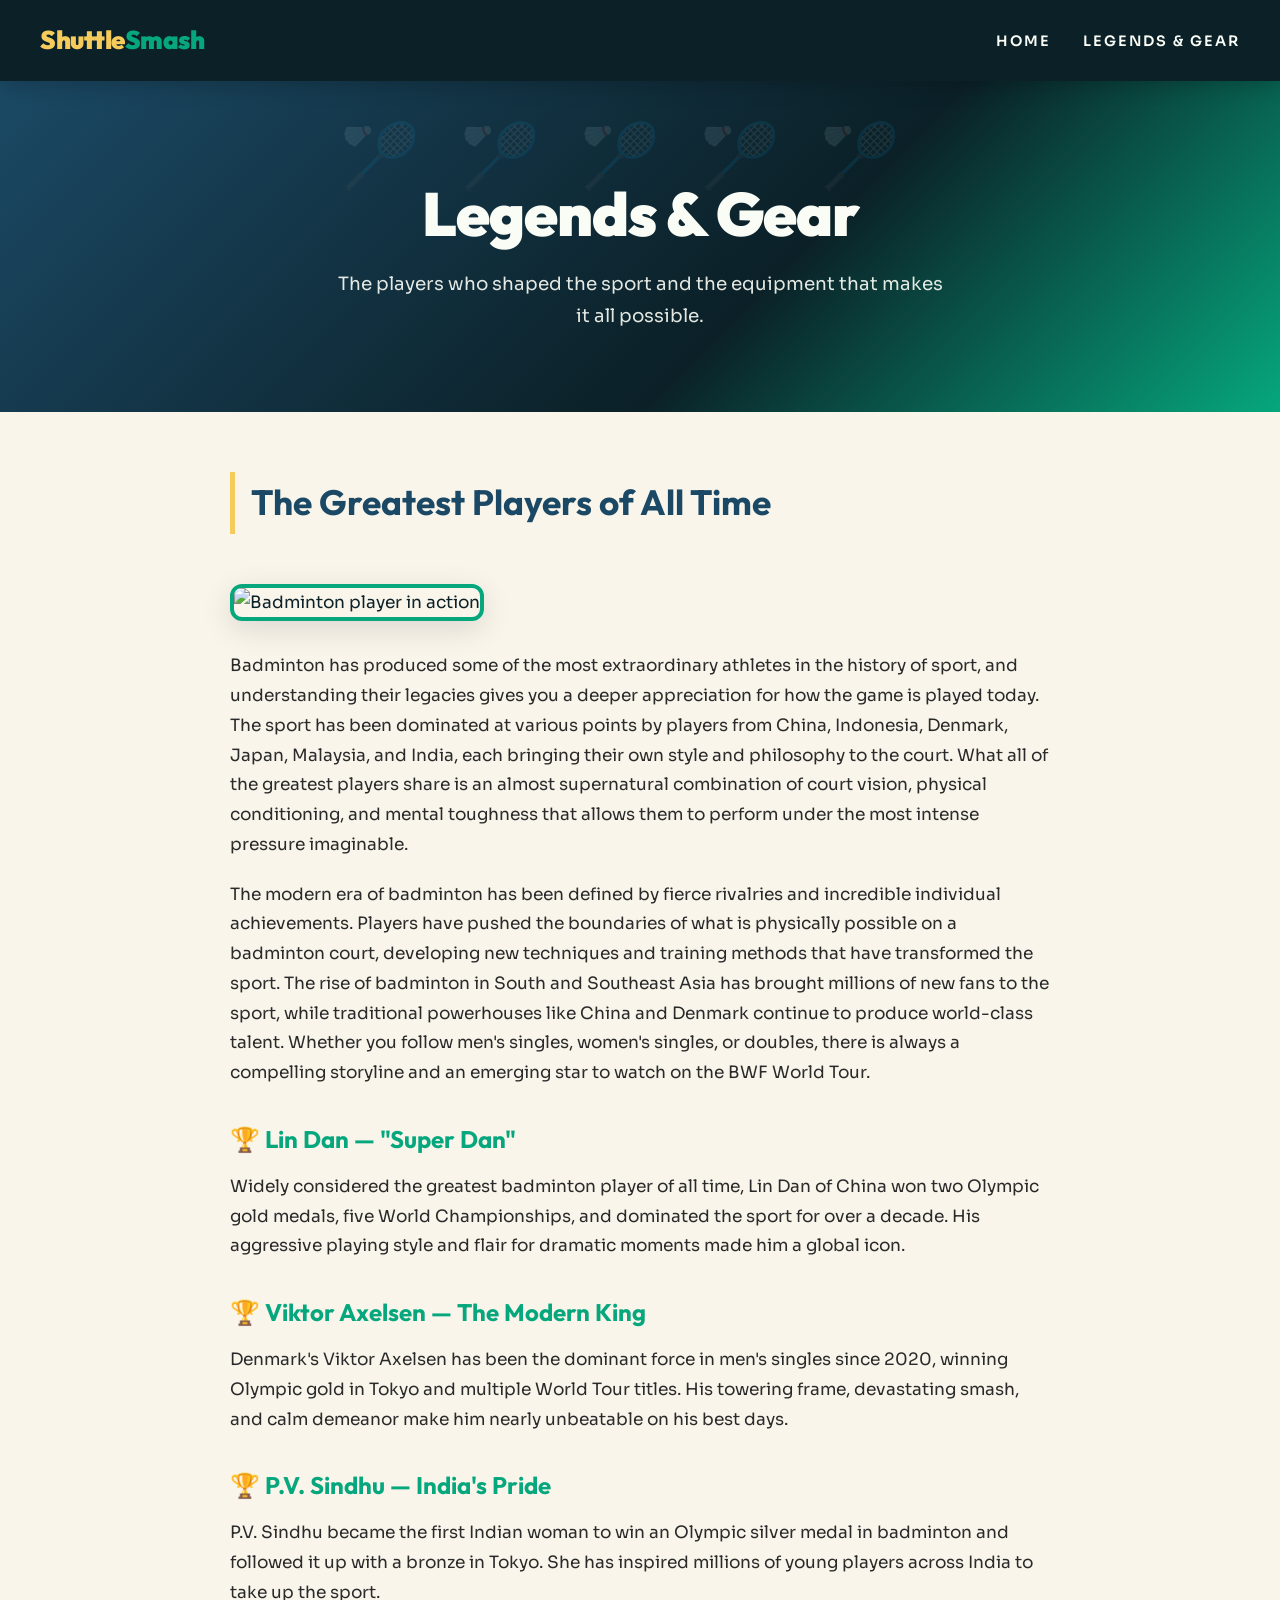
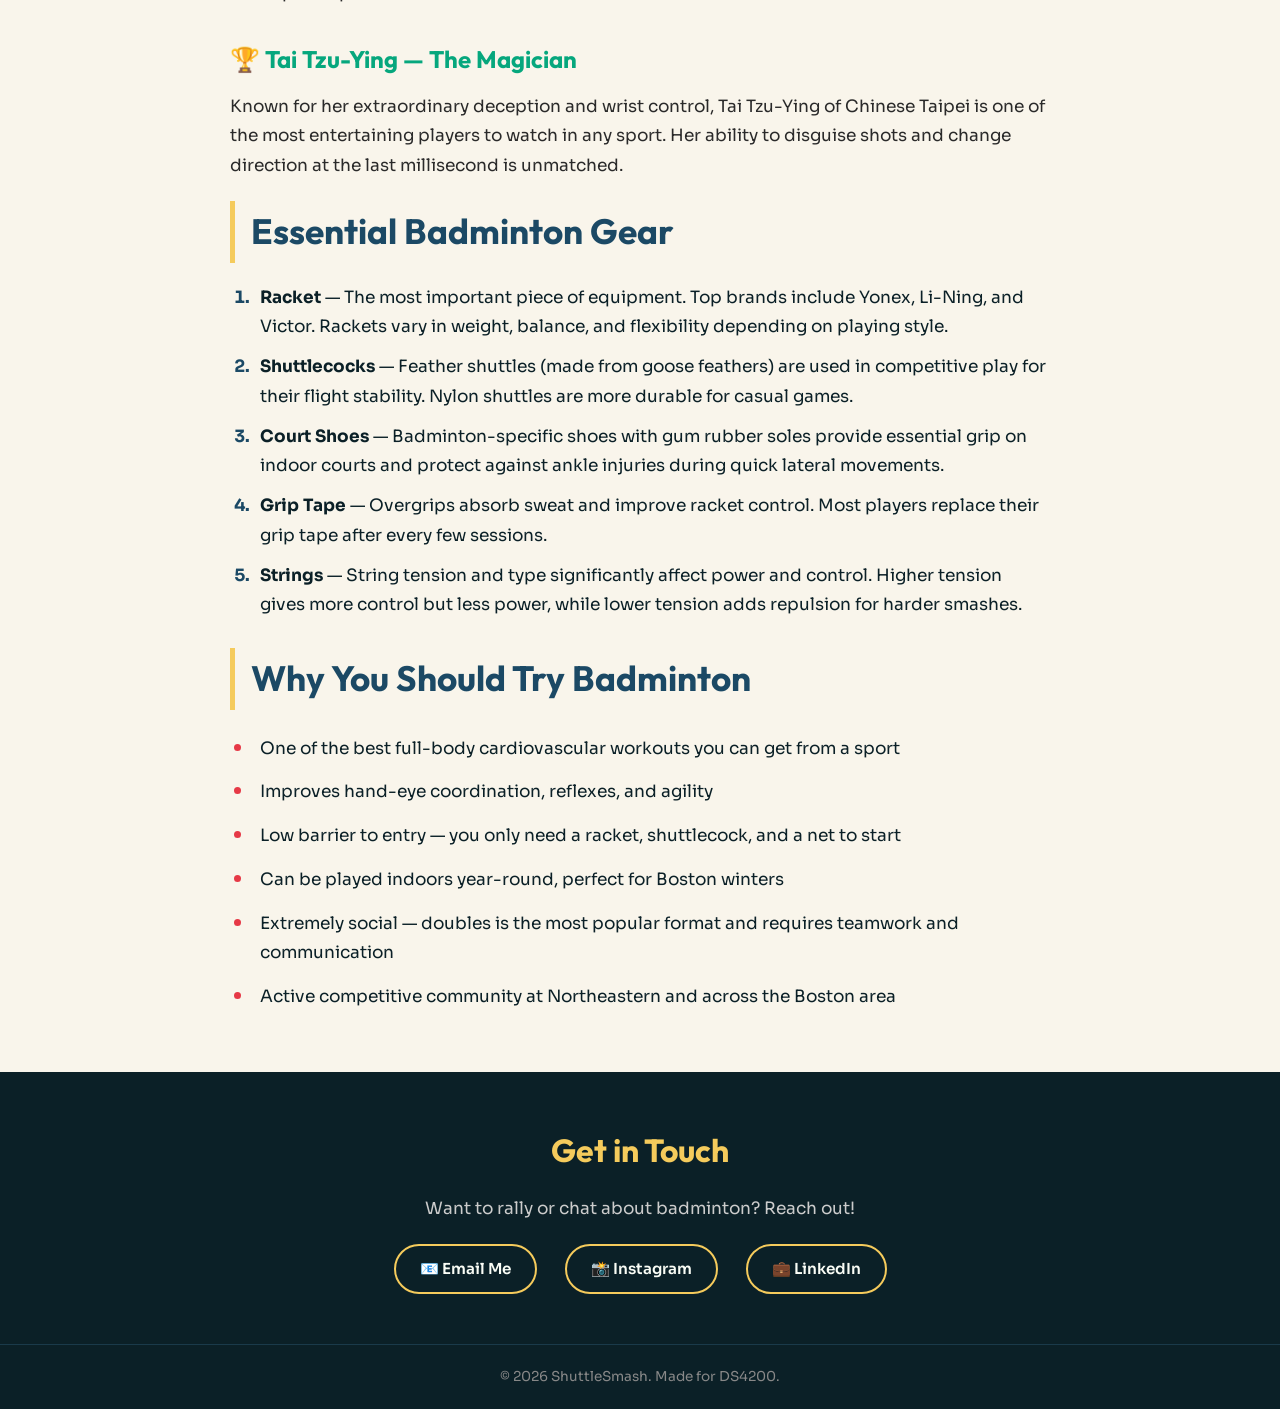
==== legends.html @ 24329324 "Add files via upload add website files" ====
<!DOCTYPE html>
<html lang="en">
<head>
  <meta charset="UTF-8">
  <meta name="viewport" content="width=device-width, initial-scale=1.0">
  <title>ShuttleSmash — Legends &amp; Gear</title>
  <link rel="stylesheet" href="style.css">
</head>
<body>

  <!-- NAVIGATION -->
  <nav>
    <a href="index.html" class="logo">Shuttle<span>Smash</span></a>
    <ul>
      <li><a href="index.html">Home</a></li>
      <li><a href="legends.html">Legends &amp; Gear</a></li>
    </ul>
  </nav>

  <!-- HERO SECTION -->
  <div class="hero">
    <h1>Legends &amp; Gear</h1>
    <p>The players who shaped the sport and the equipment that makes it all possible.</p>
  </div>

  <!-- MAIN CONTENT -->
  <div class="content">

    <h2>The Greatest Players of All Time</h2>

    <img
      src="https://images.unsplash.com/photo-1521537634581-0dced2fee2ef?w=900&q=80"
      alt="Badminton player in action"
      class="feature-img"
    >

    <p>
      Badminton has produced some of the most extraordinary athletes in the history of sport, and understanding their legacies gives you a deeper appreciation for how the game is played today. The sport has been dominated at various points by players from China, Indonesia, Denmark, Japan, Malaysia, and India, each bringing their own style and philosophy to the court. What all of the greatest players share is an almost supernatural combination of court vision, physical conditioning, and mental toughness that allows them to perform under the most intense pressure imaginable.
    </p>

    <p>
      The modern era of badminton has been defined by fierce rivalries and incredible individual achievements. Players have pushed the boundaries of what is physically possible on a badminton court, developing new techniques and training methods that have transformed the sport. The rise of badminton in South and Southeast Asia has brought millions of new fans to the sport, while traditional powerhouses like China and Denmark continue to produce world-class talent. Whether you follow men's singles, women's singles, or doubles, there is always a compelling storyline and an emerging star to watch on the BWF World Tour.
    </p>

    <!-- PLAYER HIGHLIGHTS -->
    <h3>🏆 Lin Dan — "Super Dan"</h3>
    <p>
      Widely considered the greatest badminton player of all time, Lin Dan of China won two Olympic gold medals, five World Championships, and dominated the sport for over a decade. His aggressive playing style and flair for dramatic moments made him a global icon.
    </p>

    <h3>🏆 Viktor Axelsen — The Modern King</h3>
    <p>
      Denmark's Viktor Axelsen has been the dominant force in men's singles since 2020, winning Olympic gold in Tokyo and multiple World Tour titles. His towering frame, devastating smash, and calm demeanor make him nearly unbeatable on his best days.
    </p>

    <h3>🏆 P.V. Sindhu — India's Pride</h3>
    <p>
      P.V. Sindhu became the first Indian woman to win an Olympic silver medal in badminton and followed it up with a bronze in Tokyo. She has inspired millions of young players across India to take up the sport.
    </p>

    <h3>🏆 Tai Tzu-Ying — The Magician</h3>
    <p>
      Known for her extraordinary deception and wrist control, Tai Tzu-Ying of Chinese Taipei is one of the most entertaining players to watch in any sport. Her ability to disguise shots and change direction at the last millisecond is unmatched.
    </p>

    <!-- GEAR SECTION -->
    <h2>Essential Badminton Gear</h2>

    <ol>
      <li><strong>Racket</strong> — The most important piece of equipment. Top brands include Yonex, Li-Ning, and Victor. Rackets vary in weight, balance, and flexibility depending on playing style.</li>
      <li><strong>Shuttlecocks</strong> — Feather shuttles (made from goose feathers) are used in competitive play for their flight stability. Nylon shuttles are more durable for casual games.</li>
      <li><strong>Court Shoes</strong> — Badminton-specific shoes with gum rubber soles provide essential grip on indoor courts and protect against ankle injuries during quick lateral movements.</li>
      <li><strong>Grip Tape</strong> — Overgrips absorb sweat and improve racket control. Most players replace their grip tape after every few sessions.</li>
      <li><strong>Strings</strong> — String tension and type significantly affect power and control. Higher tension gives more control but less power, while lower tension adds repulsion for harder smashes.</li>
    </ol>

    <!-- UNORDERED LIST -->
    <h2>Why You Should Try Badminton</h2>

    <ul>
      <li>One of the best full-body cardiovascular workouts you can get from a sport</li>
      <li>Improves hand-eye coordination, reflexes, and agility</li>
      <li>Low barrier to entry — you only need a racket, shuttlecock, and a net to start</li>
      <li>Can be played indoors year-round, perfect for Boston winters</li>
      <li>Extremely social — doubles is the most popular format and requires teamwork and communication</li>
      <li>Active competitive community at Northeastern and across the Boston area</li>
    </ul>

  </div>

  <!-- CONTACT SECTION -->
  <div class="contact">
    <h2>Get in Touch</h2>
    <p>Want to rally or chat about badminton? Reach out!</p>
    <div class="contact-links">
      <a href="mailto:youremail@northeastern.edu">📧 Email Me</a>
      <a href="https://www.instagram.com/" target="_blank">📸 Instagram</a>
      <a href="https://www.linkedin.com/" target="_blank">💼 LinkedIn</a>
    </div>
  </div>

  <!-- FOOTER -->
  <footer>
    <p>&copy; 2026 ShuttleSmash. Made for DS4200.</p>
  </footer>

</body>
</html>
---- style.css ----
/* ===== CUSTOM FONTS (Google Fonts) ===== */
@import url('https://fonts.googleapis.com/css2?family=Outfit:wght@400;500;700;900&family=Sora:wght@400;600;700&display=swap');

/* ===== COLOR SCHEME ===== */
:root {
  --shuttle-green: #06A77D;
  --court-blue: #1B4965;
  --rally-yellow: #F5CB5C;
  --net-white: #FAFDF6;
  --smash-red: #E63946;
  --deep-navy: #0B2027;
  --feather-cream: #F9F5EB;
  --accent-orange: #F77F00;
}

/* ===== RESET & BASE ===== */
* {
  margin: 0;
  padding: 0;
  box-sizing: border-box;
}

body {
  font-family: 'Sora', sans-serif;
  background-color: var(--feather-cream);
  color: var(--deep-navy);
  line-height: 1.75;
  font-size: 17px;
}

/* ===== NAVIGATION ===== */
nav {
  background-color: var(--deep-navy);
  padding: 18px 40px;
  display: flex;
  justify-content: space-between;
  align-items: center;
  position: sticky;
  top: 0;
  z-index: 100;
  box-shadow: 0 4px 20px rgba(0, 0, 0, 0.2);
}

nav .logo {
  font-family: 'Outfit', sans-serif;
  font-weight: 900;
  font-size: 1.6rem;
  color: var(--rally-yellow);
  text-decoration: none;
  letter-spacing: -0.5px;
}

nav .logo span {
  color: var(--shuttle-green);
}

nav ul {
  list-style: none;
  display: flex;
  gap: 32px;
}

nav ul li a {
  color: var(--net-white);
  text-decoration: none;
  font-weight: 600;
  font-size: 0.9rem;
  text-transform: uppercase;
  letter-spacing: 2px;
  transition: color 0.3s ease;
  position: relative;
}

nav ul li a::after {
  content: '';
  position: absolute;
  bottom: -4px;
  left: 0;
  width: 0;
  height: 3px;
  background: var(--rally-yellow);
  transition: width 0.3s ease;
  border-radius: 2px;
}

nav ul li a:hover {
  color: var(--rally-yellow);
}

nav ul li a:hover::after {
  width: 100%;
}

/* ===== HERO SECTION ===== */
.hero {
  background: linear-gradient(135deg, var(--court-blue) 0%, var(--deep-navy) 60%, var(--shuttle-green) 100%);
  color: var(--net-white);
  padding: 100px 40px 80px;
  text-align: center;
  position: relative;
  overflow: hidden;
}

.hero::before {
  content: '🏸🏸🏸🏸🏸';
  position: absolute;
  font-size: 4rem;
  top: 20px;
  left: 50%;
  transform: translateX(-50%);
  opacity: 0.1;
  letter-spacing: 40px;
  white-space: nowrap;
}

.hero h1 {
  font-family: 'Outfit', sans-serif;
  font-weight: 900;
  font-size: 3.8rem;
  margin-bottom: 20px;
  letter-spacing: -1px;
  line-height: 1.1;
}

.hero p {
  font-size: 1.15rem;
  max-width: 620px;
  margin: 0 auto;
  opacity: 0.9;
}

/* ===== MAIN CONTENT ===== */
.content {
  max-width: 900px;
  margin: 60px auto;
  padding: 0 40px;
}

.content h2 {
  font-family: 'Outfit', sans-serif;
  font-weight: 700;
  font-size: 2.2rem;
  color: var(--court-blue);
  margin-bottom: 20px;
  border-left: 5px solid var(--rally-yellow);
  padding-left: 16px;
}

.content h3 {
  font-family: 'Outfit', sans-serif;
  font-weight: 700;
  font-size: 1.5rem;
  color: var(--shuttle-green);
  margin: 30px 0 12px;
}

.content p {
  margin-bottom: 20px;
  color: #2a2a2a;
}

/* ===== IMAGE STYLING ===== */
.feature-img {
  width: 100%;
  max-height: 420px;
  object-fit: cover;
  border-radius: 12px;
  margin: 30px 0;
  box-shadow: 0 8px 30px rgba(0, 0, 0, 0.12);
  border: 4px solid var(--shuttle-green);
}

/* ===== LISTS ===== */
.content ul, .content ol {
  margin: 16px 0 28px 24px;
}

.content li {
  margin-bottom: 10px;
  padding-left: 6px;
}

.content ul li::marker {
  color: var(--smash-red);
  font-size: 1.2em;
}

.content ol li::marker {
  color: var(--court-blue);
  font-weight: 700;
}

/* ===== CARD GRID ===== */
.card-grid {
  display: grid;
  grid-template-columns: repeat(auto-fit, minmax(260px, 1fr));
  gap: 24px;
  margin: 36px 0;
}

.card {
  background: white;
  border-radius: 12px;
  overflow: hidden;
  box-shadow: 0 4px 16px rgba(0, 0, 0, 0.08);
  transition: transform 0.3s ease, box-shadow 0.3s ease;
  border-bottom: 4px solid var(--shuttle-green);
}

.card:hover {
  transform: translateY(-6px);
  box-shadow: 0 12px 32px rgba(0, 0, 0, 0.15);
}

.card img {
  width: 100%;
  height: 180px;
  object-fit: cover;
}

.card .card-body {
  padding: 20px;
}

.card .card-body h3 {
  margin: 0 0 8px;
  font-size: 1.2rem;
}

.card .card-body p {
  font-size: 0.95rem;
  color: #555;
}

/* ===== CONTACT SECTION ===== */
.contact {
  background: var(--deep-navy);
  color: var(--net-white);
  padding: 50px 40px;
  text-align: center;
  margin-top: 60px;
}

.contact h2 {
  font-family: 'Outfit', sans-serif;
  color: var(--rally-yellow);
  font-size: 2rem;
  margin-bottom: 16px;
  border: none;
  padding: 0;
}

.contact p {
  color: #ccc;
  margin-bottom: 20px;
}

.contact-links {
  display: flex;
  justify-content: center;
  gap: 28px;
  flex-wrap: wrap;
}

.contact-links a {
  color: var(--net-white);
  text-decoration: none;
  font-weight: 600;
  padding: 10px 24px;
  border: 2px solid var(--rally-yellow);
  border-radius: 30px;
  transition: all 0.3s ease;
  font-size: 0.95rem;
}

.contact-links a:hover {
  background: var(--rally-yellow);
  color: var(--deep-navy);
}

/* ===== FOOTER ===== */
footer {
  text-align: center;
  padding: 20px;
  background: var(--deep-navy);
  color: #888;
  font-size: 0.85rem;
  border-top: 1px solid #1a3a4a;
}
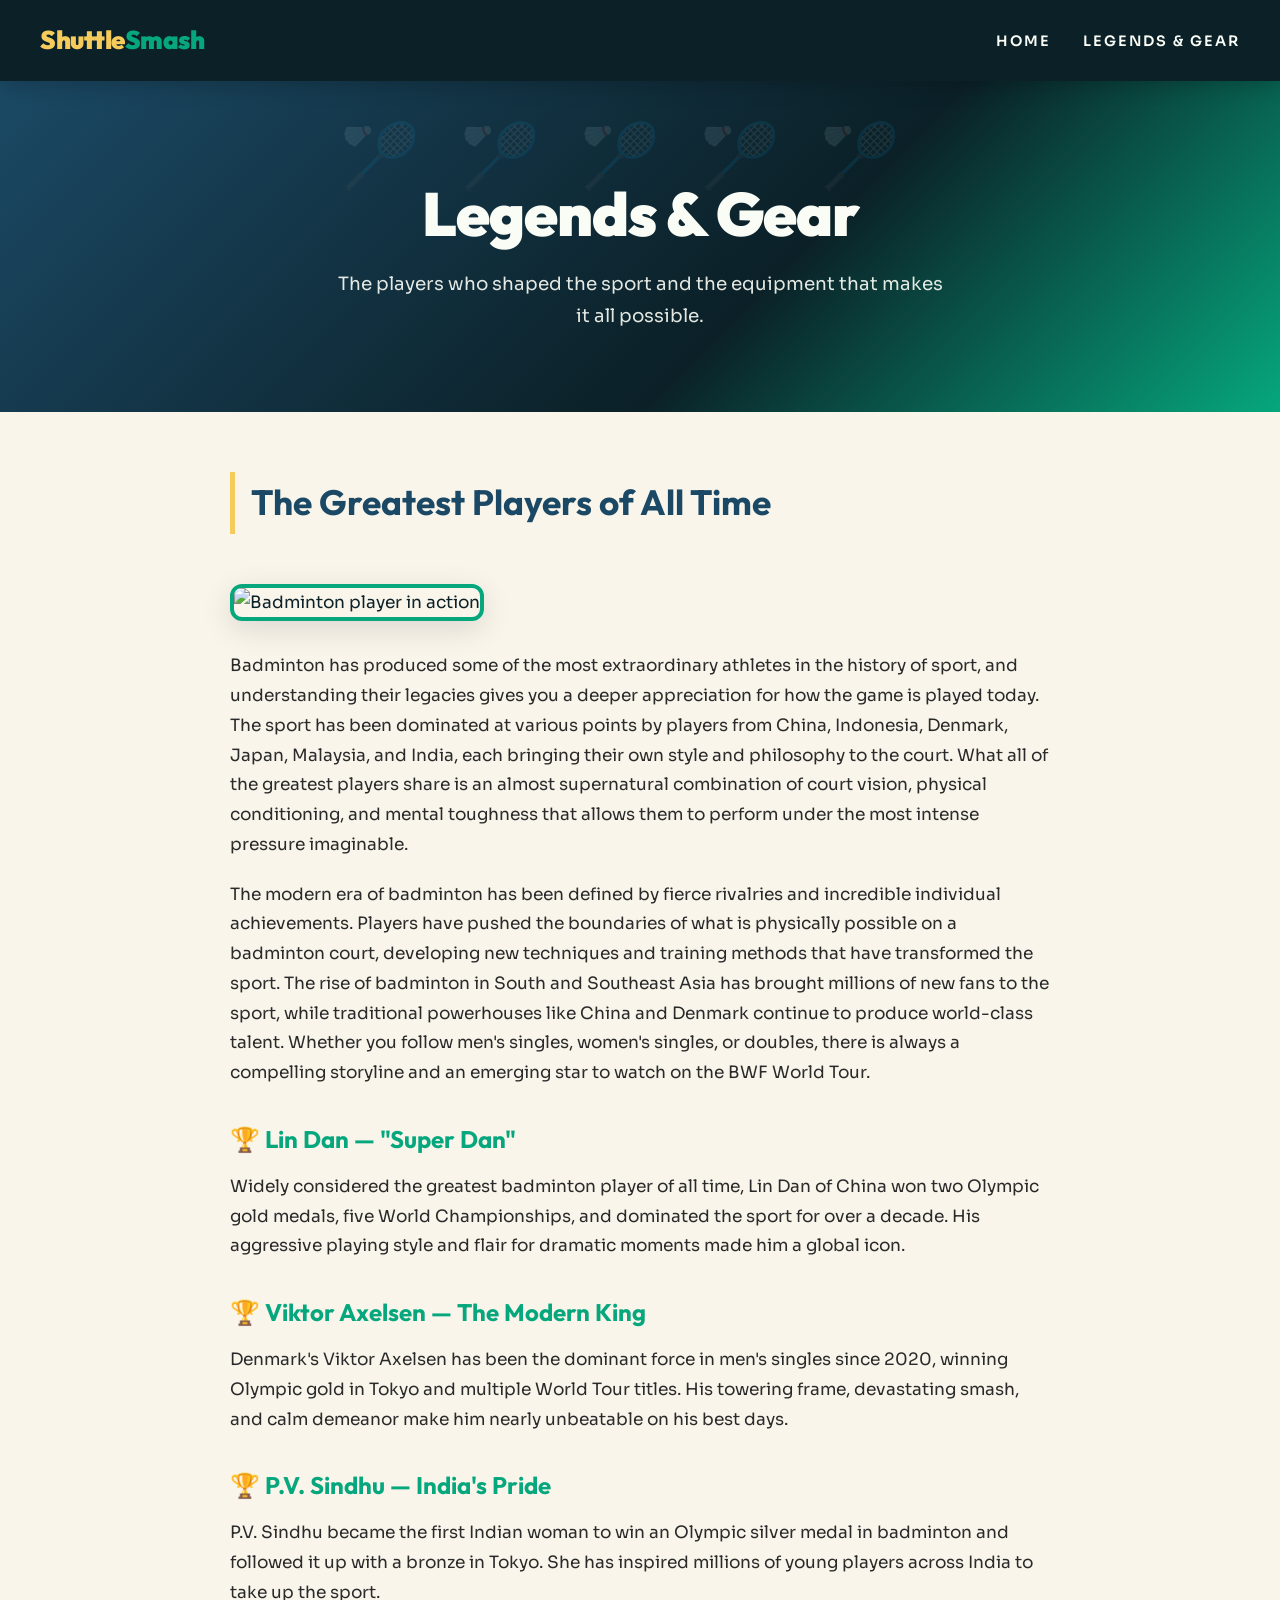
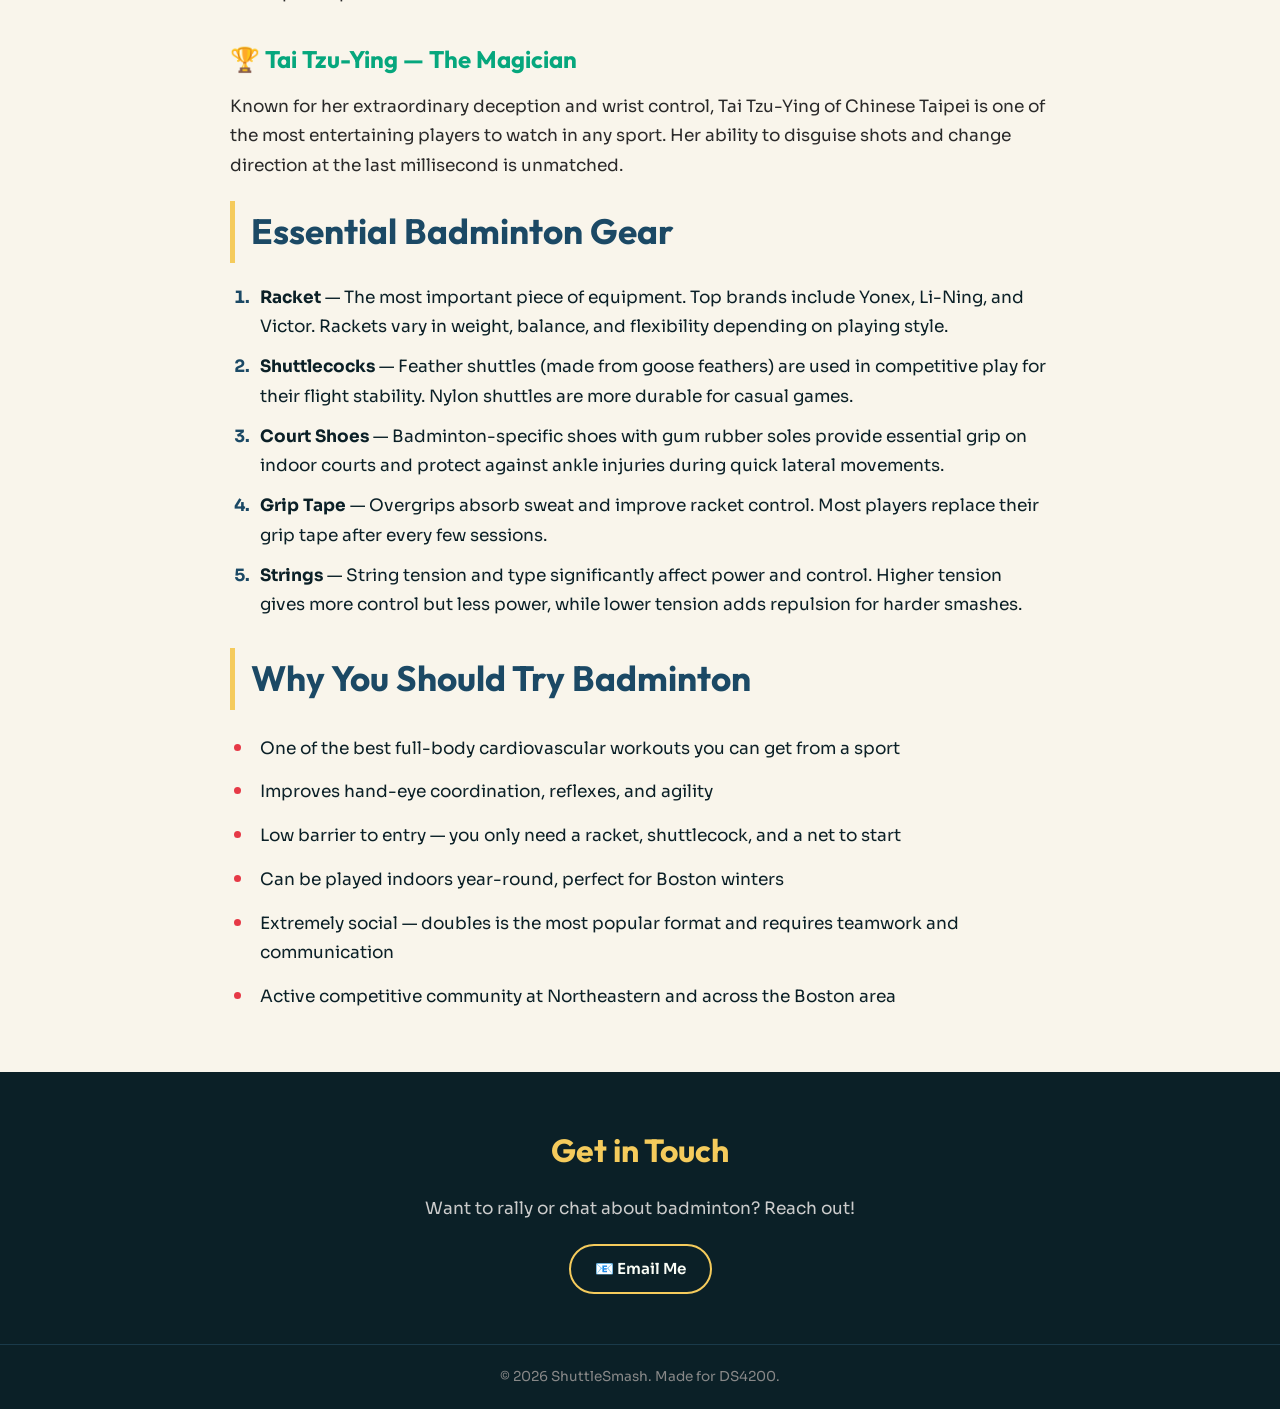
==== commit 917db1aa: "Add files via upload updated files" ====
--- a/legends.html
+++ b/legends.html
@@ -93,9 +93,7 @@
     <h2>Get in Touch</h2>
     <p>Want to rally or chat about badminton? Reach out!</p>
     <div class="contact-links">
-      <a href="mailto:youremail@northeastern.edu">📧 Email Me</a>
-      <a href="https://www.instagram.com/" target="_blank">📸 Instagram</a>
-      <a href="https://www.linkedin.com/" target="_blank">💼 LinkedIn</a>
+      <a href="mailto:modi.mah@northeastern.edu">📧 Email Me</a>
     </div>
   </div>
 
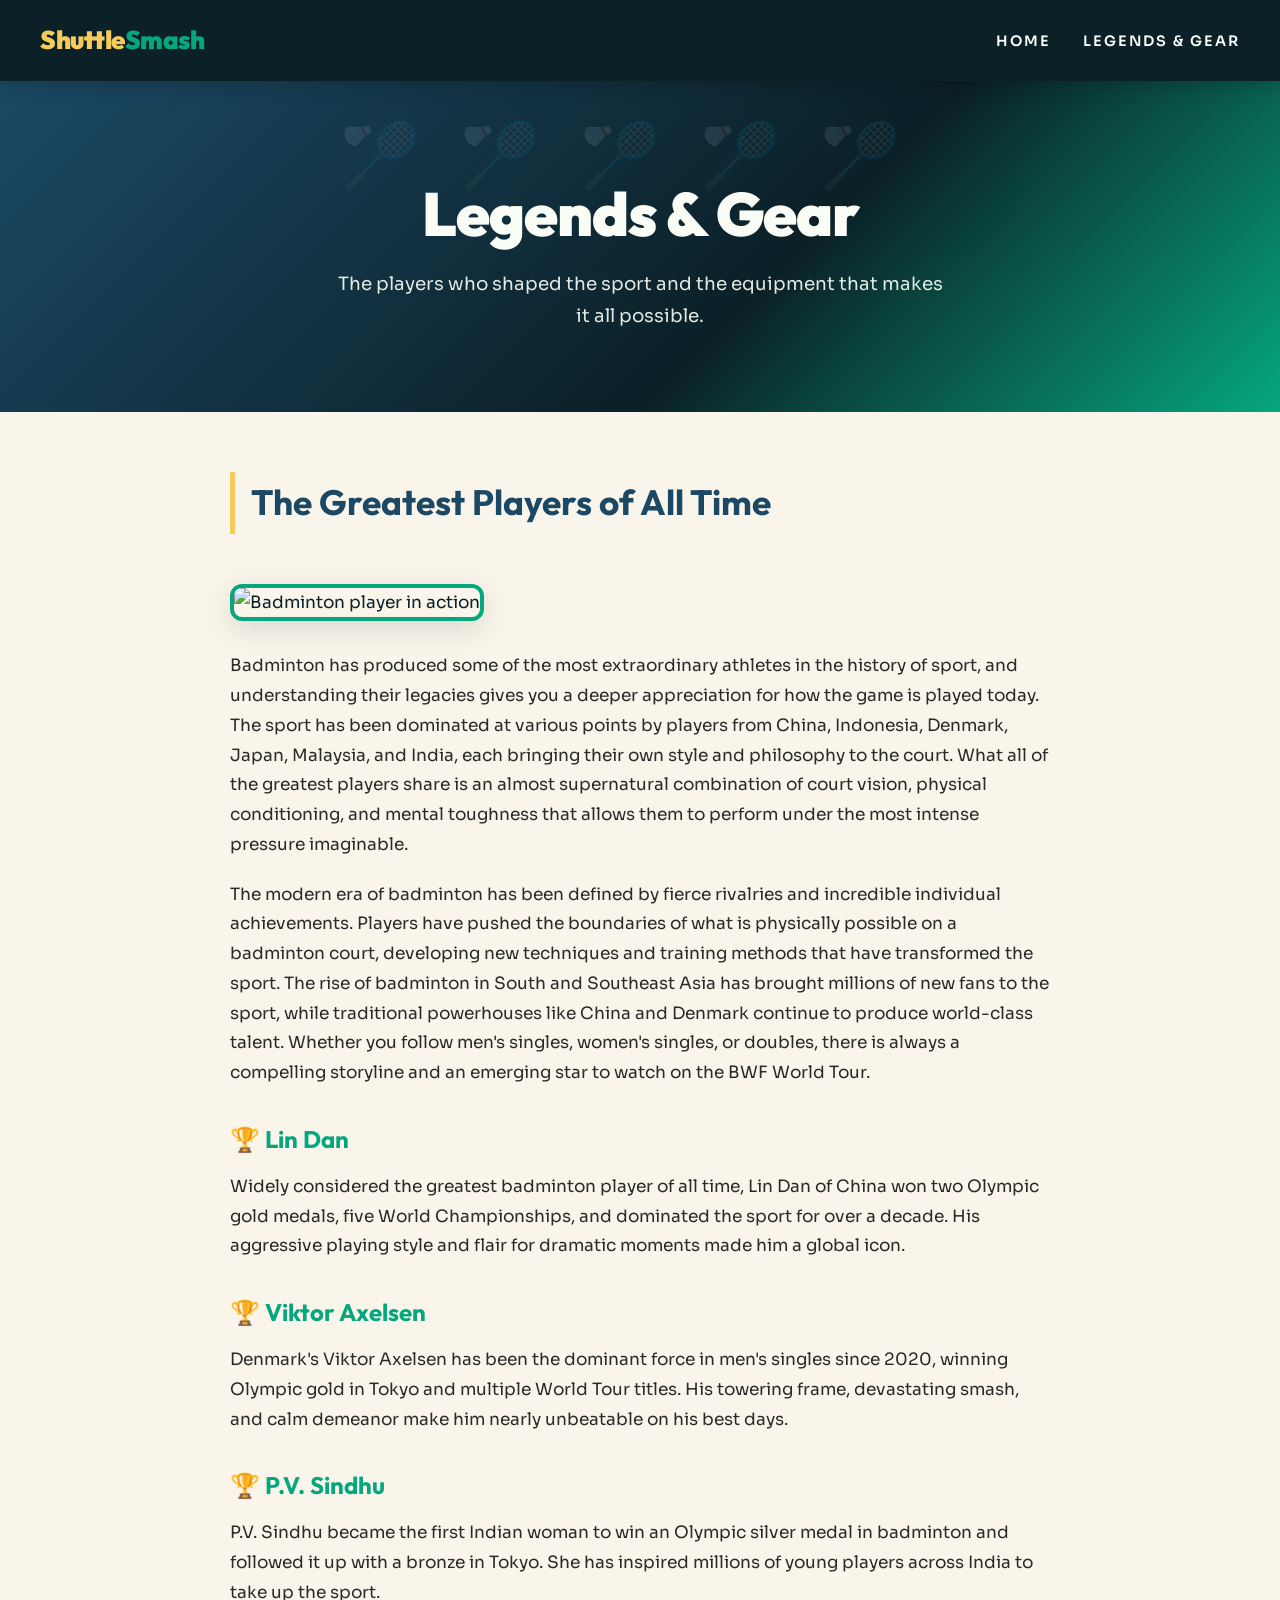
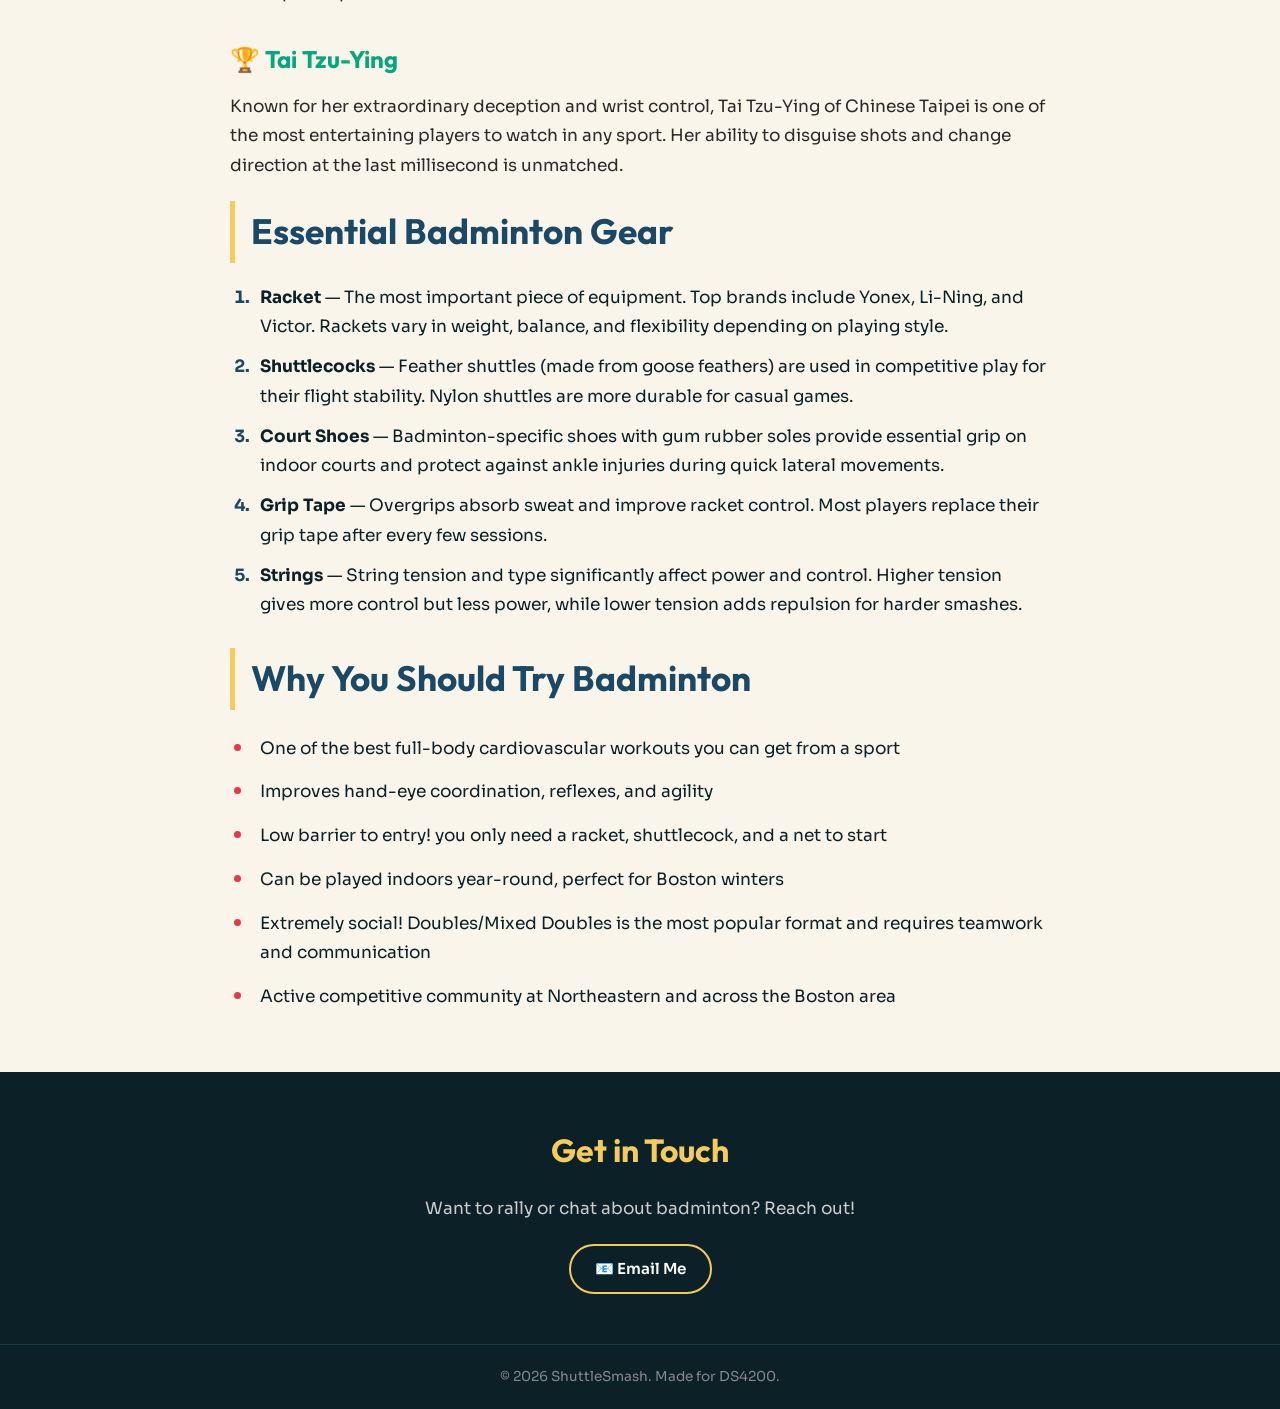
==== commit 5e9654bd: "Remove player titles from highlights section" ====
--- a/legends.html
+++ b/legends.html
@@ -43,22 +43,22 @@
     </p>
 
     <!-- PLAYER HIGHLIGHTS -->
-    <h3>🏆 Lin Dan — "Super Dan"</h3>
+    <h3>🏆 Lin Dan </h3>
     <p>
       Widely considered the greatest badminton player of all time, Lin Dan of China won two Olympic gold medals, five World Championships, and dominated the sport for over a decade. His aggressive playing style and flair for dramatic moments made him a global icon.
     </p>
 
-    <h3>🏆 Viktor Axelsen — The Modern King</h3>
+    <h3>🏆 Viktor Axelsen </h3>
     <p>
       Denmark's Viktor Axelsen has been the dominant force in men's singles since 2020, winning Olympic gold in Tokyo and multiple World Tour titles. His towering frame, devastating smash, and calm demeanor make him nearly unbeatable on his best days.
     </p>
 
-    <h3>🏆 P.V. Sindhu — India's Pride</h3>
+    <h3>🏆 P.V. Sindhu </h3>
     <p>
       P.V. Sindhu became the first Indian woman to win an Olympic silver medal in badminton and followed it up with a bronze in Tokyo. She has inspired millions of young players across India to take up the sport.
     </p>
 
-    <h3>🏆 Tai Tzu-Ying — The Magician</h3>
+    <h3>🏆 Tai Tzu-Ying </h3>
     <p>
       Known for her extraordinary deception and wrist control, Tai Tzu-Ying of Chinese Taipei is one of the most entertaining players to watch in any sport. Her ability to disguise shots and change direction at the last millisecond is unmatched.
     </p>
@@ -80,9 +80,9 @@
     <ul>
       <li>One of the best full-body cardiovascular workouts you can get from a sport</li>
       <li>Improves hand-eye coordination, reflexes, and agility</li>
-      <li>Low barrier to entry — you only need a racket, shuttlecock, and a net to start</li>
+      <li>Low barrier to entry! you only need a racket, shuttlecock, and a net to start</li>
       <li>Can be played indoors year-round, perfect for Boston winters</li>
-      <li>Extremely social — doubles is the most popular format and requires teamwork and communication</li>
+      <li>Extremely social! Doubles/Mixed Doubles is the most popular format and requires teamwork and communication</li>
       <li>Active competitive community at Northeastern and across the Boston area</li>
     </ul>
 
